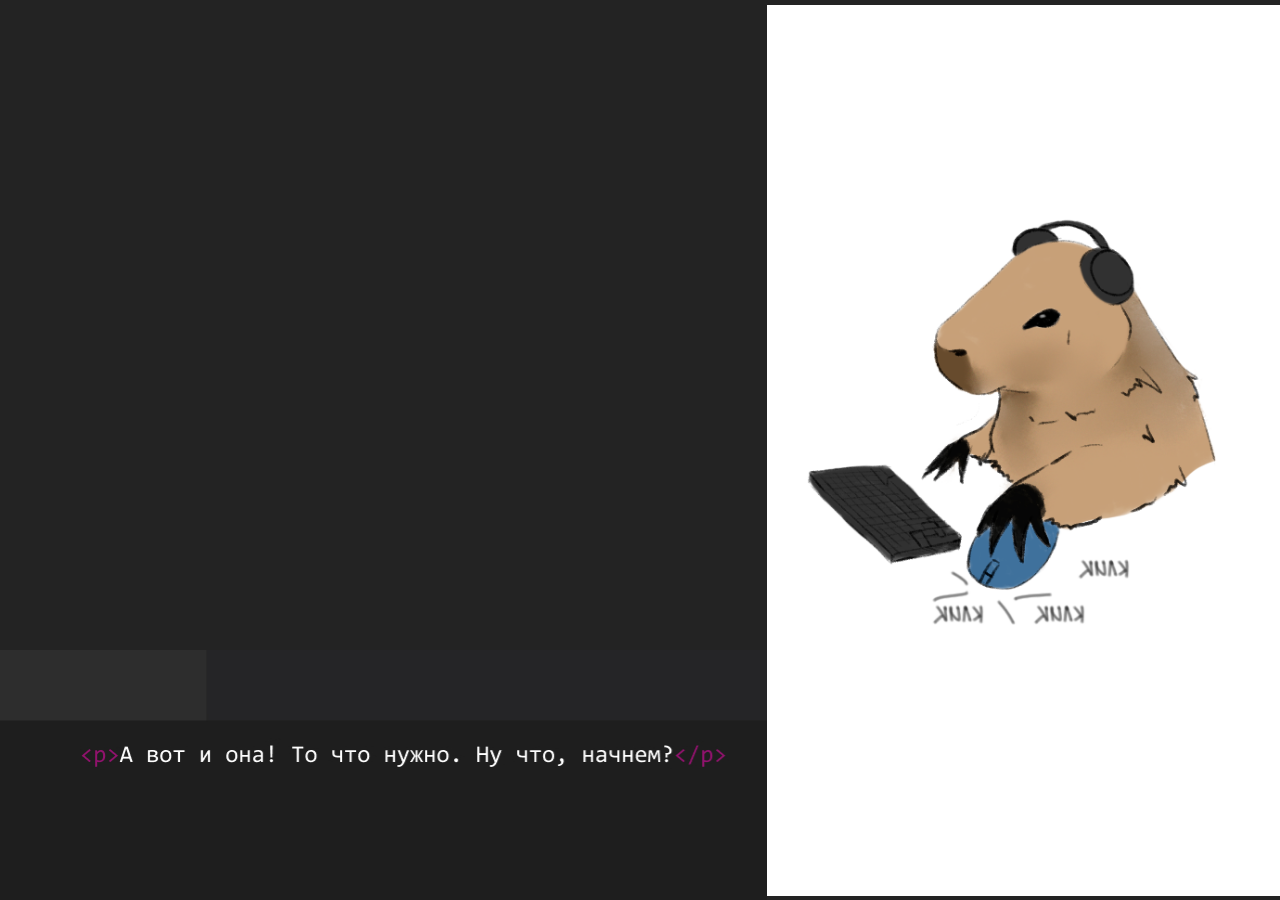
==== html/job-interface-console.html @ 2a59afee "html" ====
<!DOCTYPE html>
<html lang="en">
<head>
    <meta charset="UTF-8">
    <meta http-equiv="X-UA-Compatible" content="IE=edge">
    <meta name="viewport" content="width=device-width, initial-scale=1.0">
    <title>Kappi's game</title>
    <link rel="stylesheet" href="../css/style-base-block-two.css" />
</head>
<body>
    <!-- <div class="output-box">

    </div> -->
    <div class="kappis-box">
        <div class="container"> 
            <div class="first-block-text">
                <div class="block-txt"></div>
            </div>

            <div class="the-second-with-photo-kapi">
                <div class="img-kapi">
                    <img src="../img/Group 2.png">
                </div>
                <div class="text">
                    <p id="mainstream-text"></p>
                </div>
            </div>
        </div>
    </div>
    <!-- <div class="interactive-box"></div> -->
</body>
</html>
---- css/style-base-block-two.css ----
/* Подключение шрифтов */
@import url('https://fonts.googleapis.com/css2?family=Neucha&display=swap');
*{
    margin: 0;
}
.font-family{
    font-family: 'Neucha', cursive;
}
/* Структура блоков */
body{
    background-color:rgba(35, 35, 35, 1);
    color: rgb(255, 255, 255);
}
.container{
    display: flex;
    align-items: flex-end;
}
.img-kapi img{
    height: 99vh;
}
.kappis-box{
    height: 80vh;
    /* width: 100vw; */
}
.first-block-text{
    width: 100%;
    height: 100vh;

    display: flex;
    align-items: flex-end;
}
.block-txt{
    width: 100%;
    height: 250px;
    background-image:url('../img/nav.jpg');
}
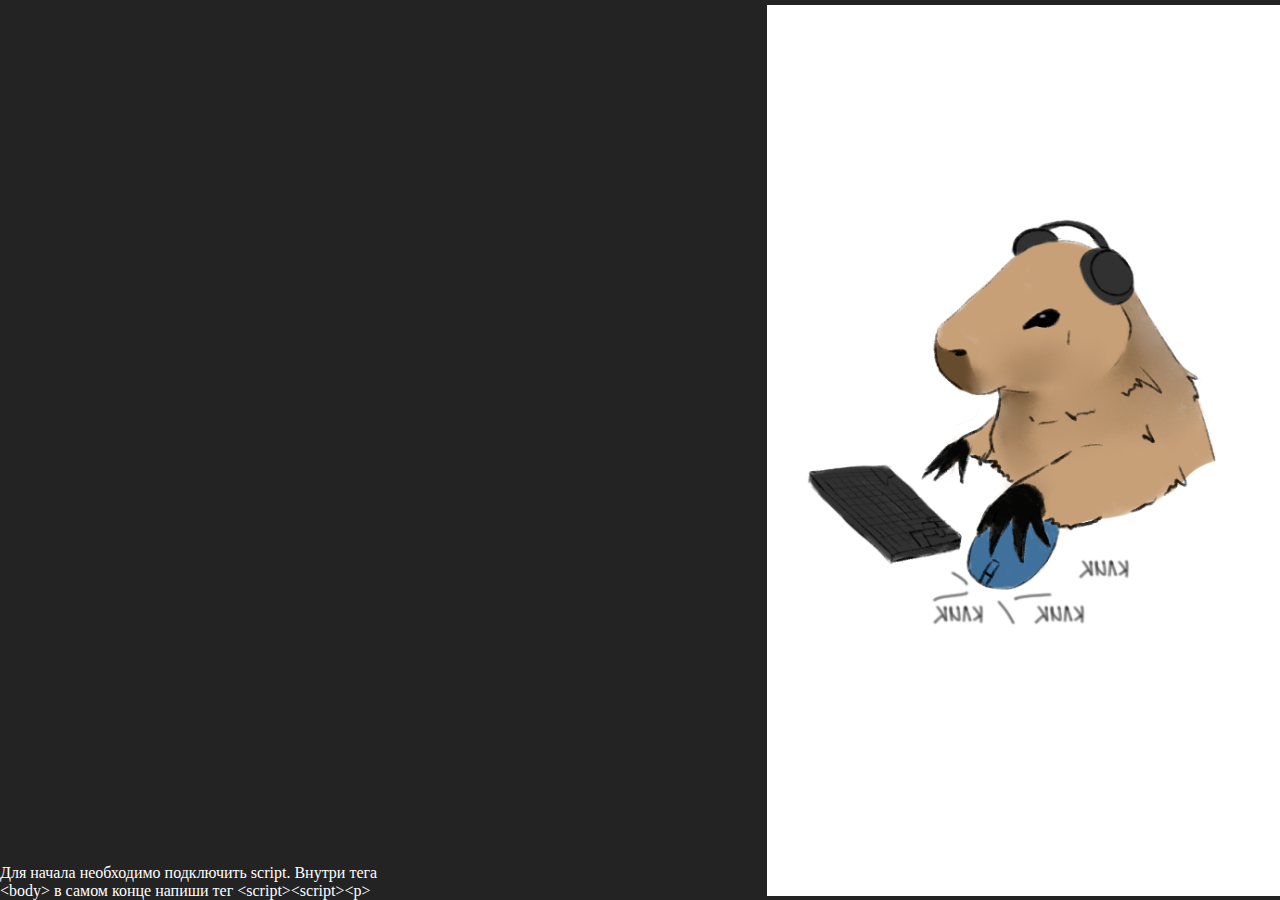
==== commit 6a577b9a: "console_html" ====
--- a/html/job-interface-console.html
+++ b/html/job-interface-console.html
@@ -14,7 +14,13 @@
     <div class="kappis-box">
         <div class="container"> 
             <div class="first-block-text">
-                <div class="block-txt"></div>
+                <div class="text_task">
+                    <p&gt;>Для начала необходимо подключить script. 
+                        Внутри тега &lt;body&gt; в самом конце напиши тег &lt;sсript&gt;&lt;sсript&gt;&lt;p&gt;
+                </div>
+                <div class="console">
+                    
+                </div>
             </div>
 
             <div class="the-second-with-photo-kapi">
--- a/css/style-base-block-two.css
+++ b/css/style-base-block-two.css
@@ -32,5 +32,9 @@
 .block-txt{
     width: 100%;
     height: 250px;
-    background-image:url('../img/nav.jpg');
+
+}
+.console{
+    height: 500px;
+    width: 100%;
 }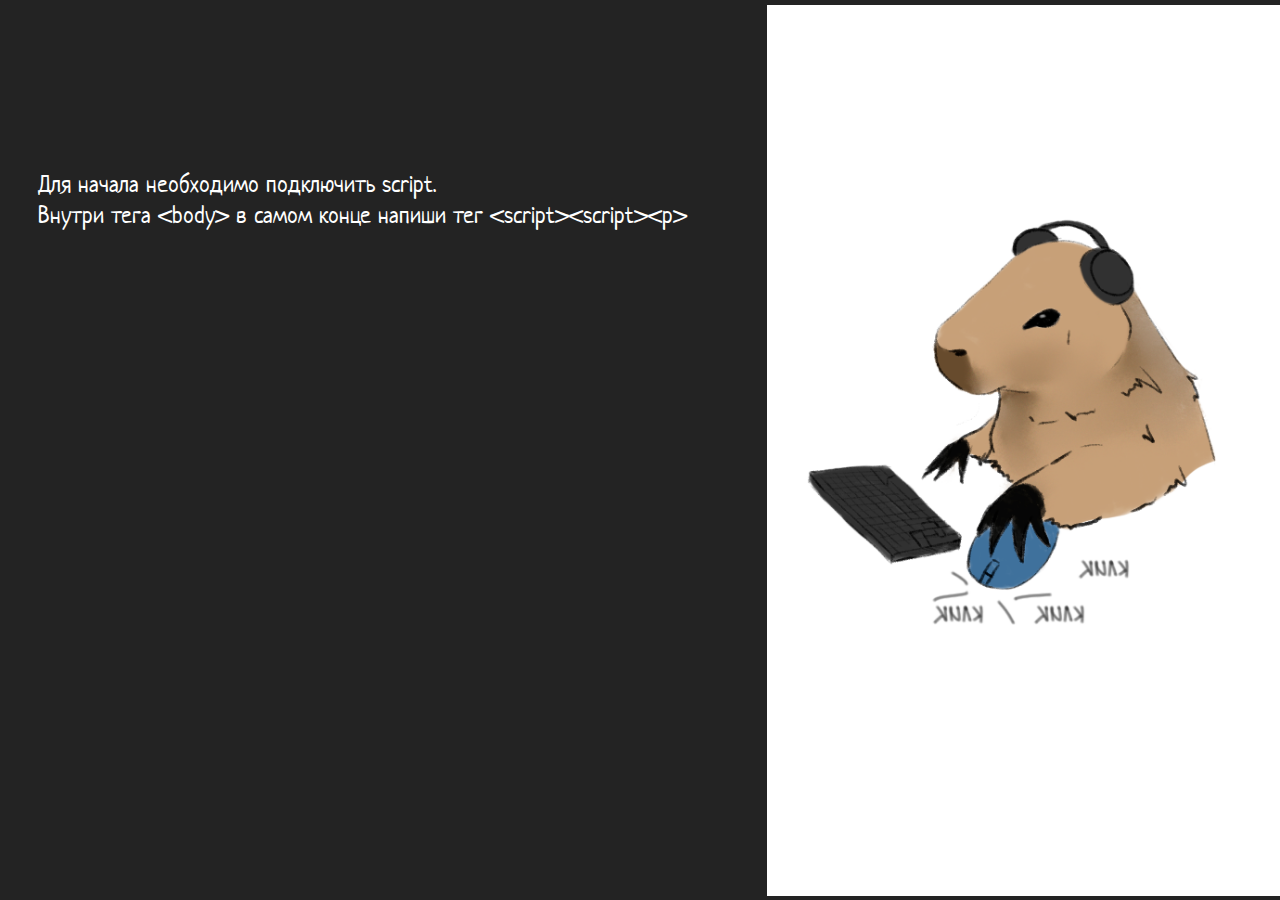
==== commit 7880f7e6: "block5/" ====
--- a/html/job-interface-console.html
+++ b/html/job-interface-console.html
@@ -14,12 +14,12 @@
     <div class="kappis-box">
         <div class="container"> 
             <div class="first-block-text">
-                <div class="text_task">
-                    <p&gt;>Для начала необходимо подключить script. 
+                <div class="text font-family ">
+                    <p&gt;>Для начала необходимо подключить script. <br>
                         Внутри тега &lt;body&gt; в самом конце напиши тег &lt;sсript&gt;&lt;sсript&gt;&lt;p&gt;
                 </div>
                 <div class="console">
-                    
+
                 </div>
             </div>
 
@@ -28,7 +28,7 @@
                     <img src="../img/Group 2.png">
                 </div>
                 <div class="text">
-                    <p id="mainstream-text"></p>
+                    <p id="text"></p>
                 </div>
             </div>
         </div>
--- a/css/style-base-block-two.css
+++ b/css/style-base-block-two.css
@@ -28,6 +28,8 @@
 
     display: flex;
     align-items: flex-end;
+    flex-direction: row;
+    flex-wrap: wrap;
 }
 .block-txt{
     width: 100%;
@@ -37,4 +39,11 @@
 .console{
     height: 500px;
     width: 100%;
+}
+
+.text{
+   padding-left: 5%;
+    font-size: 1.5em;
+    color: white;
+  
 }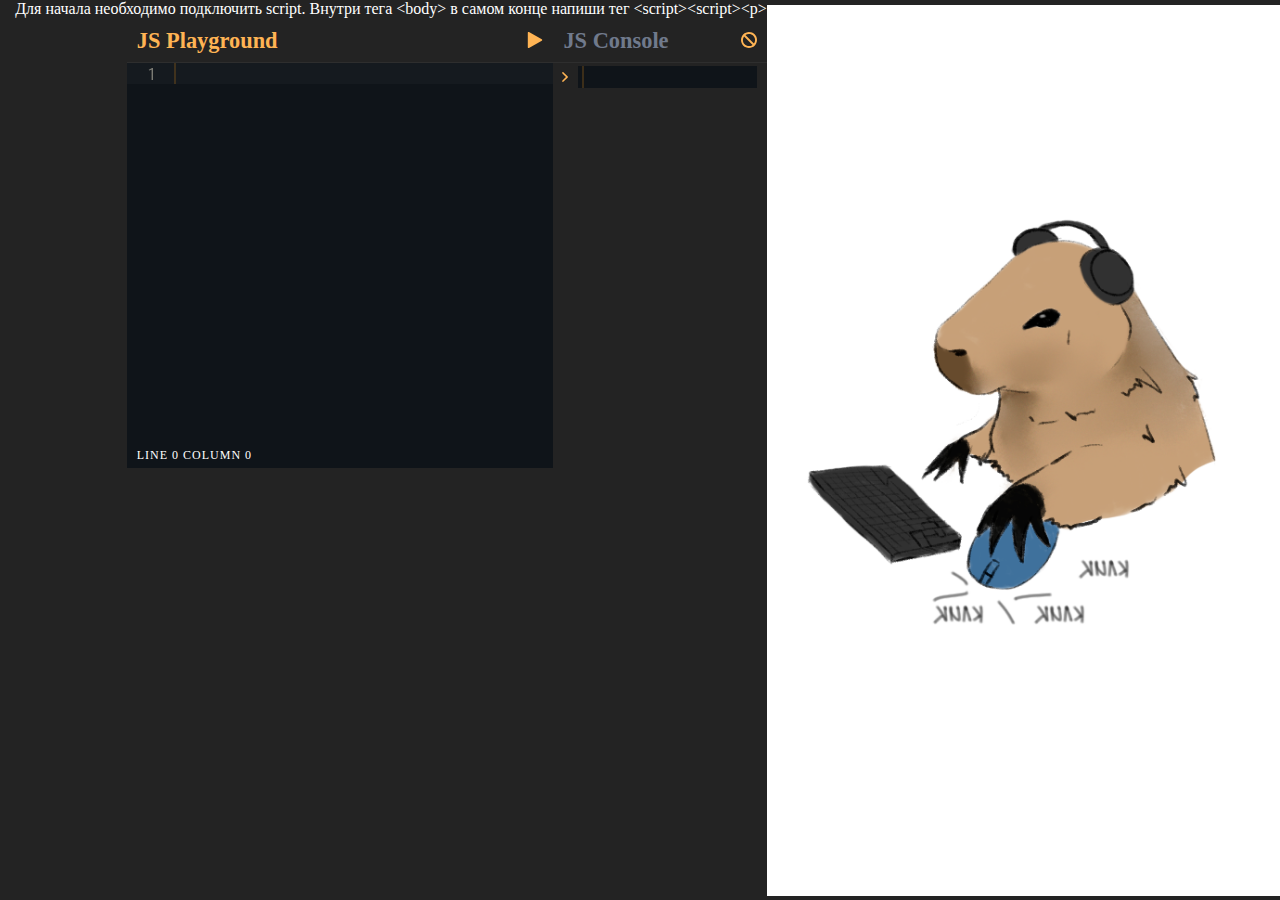
==== commit 36689d8f: "CONSOLE ADDED" ====
--- a/html/job-interface-console.html
+++ b/html/job-interface-console.html
@@ -1,26 +1,66 @@
 <!DOCTYPE html>
 <html lang="en">
+
 <head>
     <meta charset="UTF-8">
     <meta http-equiv="X-UA-Compatible" content="IE=edge">
     <meta name="viewport" content="width=device-width, initial-scale=1.0">
     <title>Kappi's game</title>
     <link rel="stylesheet" href="../css/style-base-block-two.css" />
+    <link rel="stylesheet" href="../css/console.css">
 </head>
+
 <body>
     <!-- <div class="output-box">
 
     </div> -->
     <div class="kappis-box">
-        <div class="container"> 
+        <div class="container">
             <div class="first-block-text">
-                <div class="text font-family ">
-                    <p&gt;>Для начала необходимо подключить script. <br>
+                <div class="text_task">
+                    <p&gt;>Для начала необходимо подключить script.
                         Внутри тега &lt;body&gt; в самом конце напиши тег &lt;sсript&gt;&lt;sсript&gt;&lt;p&gt;
                 </div>
-                <div class="console">
+                <div id="content">
+                    <div id="editorwrapper">
+                        <div id="toolbar">
+                            <h1>JS Playground</h1>
+                            <svg onclick="_runJavascript(_editor.getValue())" xmlns="http://www.w3.org/2000/svg"
+                                viewBox="0 0 320.001 320.001">
+                                <path
+                                    d="M295.84 146.049l-256-144c-4.96-2.784-11.008-2.72-15.904.128C19.008 5.057 16 10.305 16 16.001v288c0 5.696 3.008 10.944 7.936 13.824 2.496 1.44 5.28 2.176 8.064 2.176 2.688 0 5.408-.672 7.84-2.048l256-144c5.024-2.848 8.16-8.16 8.16-13.952s-3.136-11.104-8.16-13.952z" />
+                            </svg>
+                        </div>
+                        <div id="editor"></div>
+                        <div id="status">Line 0 Column 0</div>
+                    </div>
+                    <!-- <div class='resizer'
+                        onmousedown="_resizeData = {elem:this,start:{x:event.clientX,y:event.clientY}};_resizing = true;">
+                    </div> -->
+                    <div id="consolewrapper">
+                        <div id="consolehead">
+                            <h2>JS Console</h2>
+                            <svg onclick="_clearLog()" xmlns="http://www.w3.org/2000/svg" viewBox="0 0 512 512">
+                                <path
+                                    d="M436.3 75.7C388 27.401 324.101 0 256 0 115.343 0 0 115.116 0 256c0 140.958 115.075 256 256 256 140.306 0 256-114.589 256-256 0-68.101-27.4-132.001-75.7-180.3zM256 451c-107.786 0-195-86.985-195-195 0-42.001 13.2-81.901 37.5-114.901l272.401 272.1C337.899 437.8 298.001 451 256 451zm157.2-80.101L141.099 98.5C174.101 74.2 213.999 61 256 61c107.789 0 195 86.985 195 195 0 41.999-13.2 81.899-37.8 114.899z" />
+                            </svg>
+                        </div>
+                        <div id="console" onmousedown="_consoleEditor.focus();">
+                            <div id="consoleLines" class="ace_editor ace-ayu-dark ace_dark"
+                                onmousedown="event.stopPropagation();">
 
+                            </div>
+                            <div class="consoleLine inputLine">
+                                <svg xmlns="http://www.w3.org/2000/svg" viewBox="0 0 492.004 492.004">
+                                    <path
+                                        d="M382.678 226.804L163.73 7.86C158.666 2.792 151.906 0 144.698 0s-13.968 2.792-19.032 7.86l-16.124 16.12c-10.492 10.504-10.492 27.576 0 38.064L293.398 245.9l-184.06 184.06c-5.064 5.068-7.86 11.824-7.86 19.028 0 7.212 2.796 13.968 7.86 19.04l16.124 16.116c5.068 5.068 11.824 7.86 19.032 7.86s13.968-2.792 19.032-7.86L382.678 265c5.076-5.084 7.864-11.872 7.848-19.088.016-7.244-2.772-14.028-7.848-19.108z" />
+                                </svg>
+                                <div id="consoleInput" onkeydown="_keyDown(event)"></div>
+                            </div>
+                        </div>
+                    </div>
                 </div>
+
             </div>
 
             <div class="the-second-with-photo-kapi">
@@ -28,11 +68,16 @@
                     <img src="../img/Group 2.png">
                 </div>
                 <div class="text">
-                    <p id="text"></p>
+                    <p id="mainstream-text"></p>
                 </div>
             </div>
         </div>
     </div>
     <!-- <div class="interactive-box"></div> -->
+    <script src="../script/ace/ace.js"></script>
+	<script src="../script/ace/ext-emmet.js"></script>
+	<script src="../script/ace/ext-language_tools.js"></script>
+    <script src="../script/console.js"></script>
 </body>
+
 </html>--- a/css/style-base-block-two.css
+++ b/css/style-base-block-two.css
@@ -25,25 +25,16 @@
 .first-block-text{
     width: 100%;
     height: 100vh;
-
+    flex-direction: column;
     display: flex;
     align-items: flex-end;
-    flex-direction: row;
-    flex-wrap: wrap;
 }
 .block-txt{
     width: 100%;
     height: 250px;
 
 }
-.console{
+/* .console{
     height: 500px;
     width: 100%;
-}
-
-.text{
-   padding-left: 5%;
-    font-size: 1.5em;
-    color: white;
-  
-}+} */--- a/css/console.css
+++ b/css/console.css
@@ -0,0 +1,368 @@
+@import url('https://fonts.googleapis.com/css2?family=Inconsolata&display=swap');
+
+:root {
+	--background: #0F1419;
+	--accent: #FFB454;
+  --highlight: rgba(255,255,255,0.05);
+  --hardhighlight: rgba(255, 180, 84,0.1);
+  --activetext: #D9D7CE;
+  --text: #707A8C;
+  --error: #e74c3c;
+  --errorbright: #ff3824;
+  --errorhighlight: rgba(231, 76, 60,0.1);
+}
+
+/* body {
+	margin: 0;
+	padding: 0;
+	color: var(--text);
+	background: var(--background);
+	font-family: -apple-system, BlinkMacSystemFont, "Segoe UI", Roboto, Helvetica, Arial, sans-serif, "Apple Color Emoji", "Segoe UI Emoji", "Segoe UI Symbol";
+	overflow: hidden;
+	-webkit-user-select: none;
+	-moz-user-select: none;
+	-ms-user-select: none;
+	-o-user-select: none;
+	user-select: none;
+} */
+
+
+#content {
+	height: 50vh;
+	width: 50vw;
+	overflow: hidden;
+	display: grid;
+	grid: 100% / 2fr 1fr;
+}
+
+#editorwrapper {
+	height: 100%;
+	width: 100%;
+	display: grid;
+	grid: 45px 1fr 25px / 100%;
+}
+#toolbar {
+	padding: 0 10px;
+	box-sizing: border-box;
+	display: grid;
+	grid: 100% / 1fr 16px;
+	align-items: center;
+	border-bottom: 1px solid var(--highlight);
+}
+#toolbar h1 {
+	color: var(--accent);
+	margin: 0;
+	font-size: 1.4em;
+	line-height: 45px;
+	display: inline-block;
+}
+#toolbar svg {
+	height: 16px;
+	width: 16px;
+	fill: var(--accent);
+	cursor: pointer;
+	transition: transform .3s, webkit-transform .3s;
+}
+#toolbar svg:hover {
+	-webkit-transform: scale(1.2);
+	-ms-transform: scale(1.2);
+	-moz-transform: scale(1.2);
+	-o-transform: scale(1.2);
+	transform: scale(1.2);
+}
+#editor {
+	height: 100%;
+	width: 100%;
+	z-index: 0;
+}
+
+#consolewrapper {
+	height: 100%;
+	width: 100%;
+	display: grid;
+	grid: 45px 1fr / 100%;
+}
+#consolehead {
+	padding: 0 10px;
+	box-sizing: border-box;
+	display: grid;
+	grid: 100% / 1fr 16px;
+	align-items: center;
+	border-bottom: 1px solid var(--highlight);
+}
+#consolehead h2 {
+	color: var(--text);
+	margin: 0;
+	font-size: 1.4em;
+	line-height: 45px;
+	display: inline-block;
+}
+#consolehead svg {
+	height: 16px;
+	width: 16px;
+	fill: var(--accent);
+	cursor: pointer;
+}
+#console {
+	height: 100%;
+	width: 100%;
+	overflow-x: hidden;
+	overflow-y: auto;
+	box-sizing: border-box;
+	padding-bottom: calc(100vh - 67px);
+}
+#consoleLines {
+	-webkit-user-select: text;
+	-moz-user-select: text;
+	-ms-user-select: text;
+	-o-user-select: text;
+	user-select: text;
+}
+.consoleLine {
+	width: 100%;
+	padding: 3px 10px;
+	box-sizing: border-box;
+	color: var(--text);
+	font-size: 15px;
+	white-space: pre-wrap;
+	display: block;
+	font-family: Inconsolata;
+	transition: background .3s;
+}
+.consoleLine.ace_editor + .consoleLine:before {
+	content: "    ";
+	white-space: pre;
+}
+.consoleLine.error {
+	color: var(--error);
+	background: var(--errorhighlight) !important;
+}
+.consoleLine:nth-child(odd) {
+	background: var(--highlight);
+}
+.consoleLine:hover {
+	background: var(--hardhighlight);
+}
+.consoleLine.error:hover {
+	color: var(--errorbright);
+}
+
+
+.inputLine {
+	position: relative;
+	white-space: normal;
+}
+.inputLine:hover {
+	background: transparent !important;
+}
+.inputLine svg {
+	height: 10px;
+	width: 10px;
+	position: absolute;
+	top: 50%;
+	left: 7px;
+	fill: var(--accent);
+	-webkit-transform: translateY(-50%);
+	-moz-transform: translateY(-50%);
+	-ms-transform: translateY(-50%);
+	-o-transform: translateY(-50%);
+	transform: translateY(-50%);
+}
+
+#consoleInput {
+	height: 16px;
+	width: calc(100% - 15px);
+	margin-left: 15px;
+	box-sizing: border-box;
+	z-index: 0;
+	line-height: 22px;
+}
+
+.ace_editor.ace_autocomplete {
+  background: var(--background) !important;
+  color: var(--text);
+  border: 1px solid var(--highlight) !important;
+  border-radius: 3px !important;
+}
+.ace_editor.ace_autocomplete .ace_active-line,  .ace_editor.ace_autocomplete .ace_line-hover {
+  background: var(--highlight) !important;
+  border-color: var(--activetext) !important;
+}
+.ace_editor.ace_autocomplete .ace_completion-highlight {
+  color: var(--accent) !important;
+}
+.ace_mobile-menu {
+  background: var(--background) !important;
+  box-shadow: none !important;
+  color: var(--text) !important;
+  border: 1px solid var(--highlight) !important;
+  font-family: var(--font);
+  font-size: .9em;
+}
+.ace_mobile-button {
+  padding: 3px 5px !important;
+  transition: color .3s !important;
+}
+.ace_mobile-button:last-child {
+  padding: 3px 10px !important;
+  font-size: 1em !important;
+}
+.ace_mobile-button:hover {
+  color: var(--activetext) !important;
+  background: var(--highlight) !important;
+}
+
+/* FIND */
+.ace_search {
+  width: 100%;
+  background: var(--background);
+  position: relative !important;
+  box-sizing: border-box;
+  padding: 30px 0 20px 0;
+  z-index: 1;
+  border-top: 1px solid var(--highlight);
+}
+.ace_search_form, .ace_replace_form {
+  display: flex;
+  border-radius: 4px;
+  overflow: hidden;
+  margin: 5px 5% 10px 5%;
+  width: 90%;
+}
+.ace_search_form input, .ace_replace_form input {
+  flex: 1;
+  padding: 10px;
+  border: 0;
+  font-family: inherit;
+  font-size: .9em;
+  color: var(--show);
+  background: var(--highlight);
+  box-sizing: border-box;
+  outline: none;
+}
+.ace_search_form span, .ace_replace_form span {
+  position: relative;
+  padding: 10px 12px;
+  font-size: .9em;
+  background: var(--highlight);
+  color: var(--activetext);
+  box-sizing: border-box;
+  -moz-user-select: none;
+  -webkit-user-select: none;
+  -ms-user-select: none;
+  user-select: none;
+  cursor: pointer;
+  transition: color .3s;
+}
+.ace_search_form span:after, .ace_replace_form span:after {
+  content: "";
+  height: 100%;
+  width: 100%;
+  position: absolute;
+  left: 0;
+  top: 0;
+  opacity: .1;
+  border-left: 1px solid var(--show);
+}
+.ace_search_form span:hover, .ace_replace_form span:hover {
+  color: var(--show);
+}
+.ace_search_form span:before, .ace_replace_form span:before {
+  content: "";
+  height: 100%;
+  width: 100%;
+  position: absolute;
+  left: 0;
+  top: 0;
+  transition: background .3s;
+}
+.ace_search_form span:hover:before, .ace_replace_form span:hover:before {
+  background: var(--highlight);
+}
+.ace_search_counter {
+  position: absolute;
+  color: var(--show);
+  top: 5px;
+  left: 1%;
+}
+.ace_search_counter span {color: var(--text);}
+.ace_search_options {
+  position: absolute;
+  top: 0;
+  right: 0;
+  display: flex;
+  transition: color .3s;
+}
+.ace_search_options span {
+  padding: 7px 10px;
+  position: relative;
+  box-sizing: border-box;
+  font-size: .7em;
+  display: block;
+  cursor: pointer;
+  text-transform: uppercase;
+  -moz-user-select: none;
+  -webkit-user-select: none;
+  -ms-user-select: none;
+  user-select: none;
+  transition: background .3s, color .3s;
+}
+.ace_search_options span svg {
+  width: 10px;
+  height: 10px;
+  position: relative;
+  top: calc(50% - 5px);
+  fill: var(--text);
+  transition: fill .3s;
+}
+.ace_search_options span:hover > svg {
+  fill: var(--show);
+}
+.ace_search_options span[action="hide"] {
+  margin: 0 10px;
+}
+.ace_search_options span:hover {
+  background: var(--highlight);
+}
+.ace_search_options .checked {
+  color: var(--show);
+}
+.ace_search span[action="toggleReplace"] {
+  position: absolute;
+  left: 10px;
+  bottom: 10px;
+  font-size: .7em;
+  cursor: pointer;
+  transition: color .3s;
+}
+.ace_search span[action="toggleReplace"]:hover {
+  color: var(--show);
+}
+
+#status {
+  width: 100%;
+  height: 100%;
+  padding: 0 10px;
+  box-sizing: border-box;
+  background: var(--background);
+  z-index: 2;
+  line-height: 25px;
+  font-size: 12px;
+  text-transform: uppercase;
+  letter-spacing: 1px;
+}
+
+.resizer {
+  width: 7px;
+  height: 100%;
+  top: 0;
+  left: calc(66.66% - 3px);
+  cursor: col-resize;
+  position: absolute;
+  background: transparent;
+  transition: background .3s;
+  z-index: 1;
+}
+.resizer.active, .resizer:hover {
+  background: var(--highlight);
+}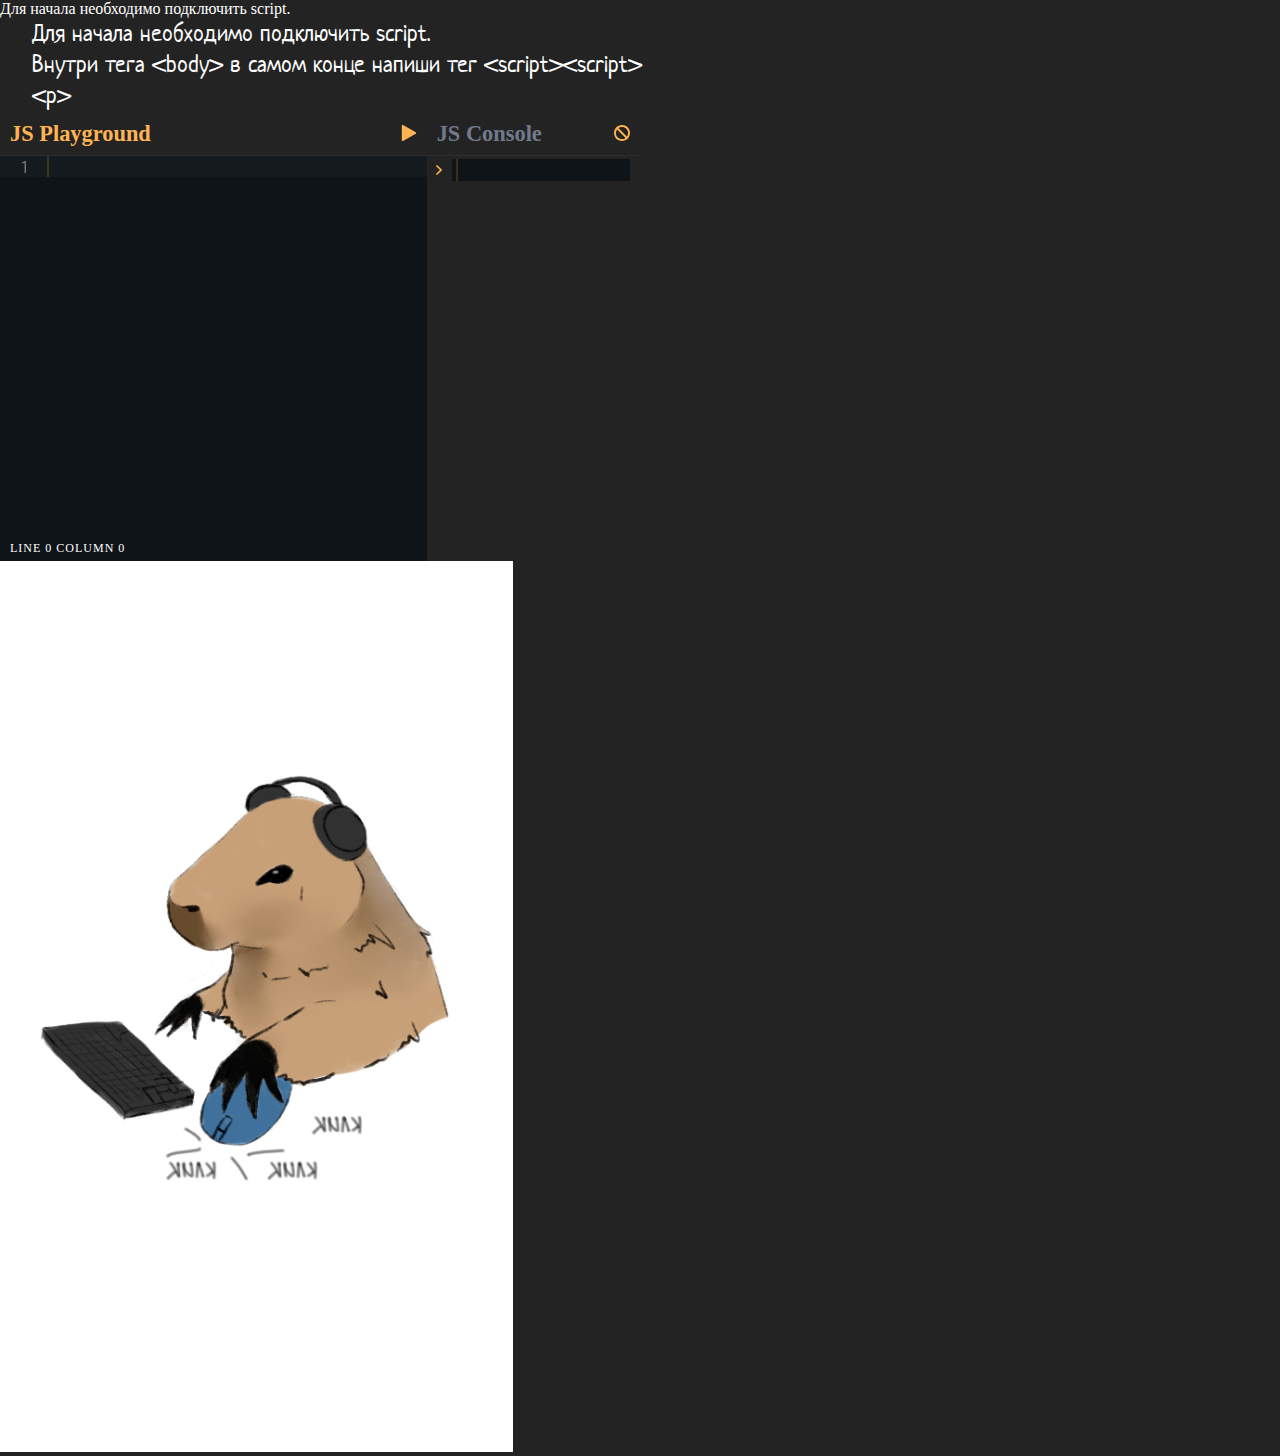
==== commit 98d59809: "Merge branch 'main' of https://github.com/Kiseluie/Kappis_game" ====
--- a/html/job-interface-console.html
+++ b/html/job-interface-console.html
@@ -19,6 +19,8 @@
             <div class="first-block-text">
                 <div class="text_task">
                     <p&gt;>Для начала необходимо подключить script.
+                <div class="text font-family ">
+                    <p&gt;>Для начала необходимо подключить script. <br>
                         Внутри тега &lt;body&gt; в самом конце напиши тег &lt;sсript&gt;&lt;sсript&gt;&lt;p&gt;
                 </div>
                 <div id="content">
@@ -59,6 +61,8 @@
                             </div>
                         </div>
                     </div>
+                <div class="console">
+
                 </div>
 
             </div>
@@ -68,7 +72,7 @@
                     <img src="../img/Group 2.png">
                 </div>
                 <div class="text">
-                    <p id="mainstream-text"></p>
+                    <p id="text"></p>
                 </div>
             </div>
         </div>
--- a/css/style-base-block-two.css
+++ b/css/style-base-block-two.css
@@ -28,6 +28,8 @@
     flex-direction: column;
     display: flex;
     align-items: flex-end;
+    flex-direction: row;
+    flex-wrap: wrap;
 }
 .block-txt{
     width: 100%;
@@ -37,4 +39,14 @@
 /* .console{
     height: 500px;
     width: 100%;
-} */+} */
+
+.text{
+   padding-left: 5%;
+    font-size: 1.5em;
+    color: white;
+  
+}
+.img-block-txt{
+    background-image: url('../img/nav.jpg');
+}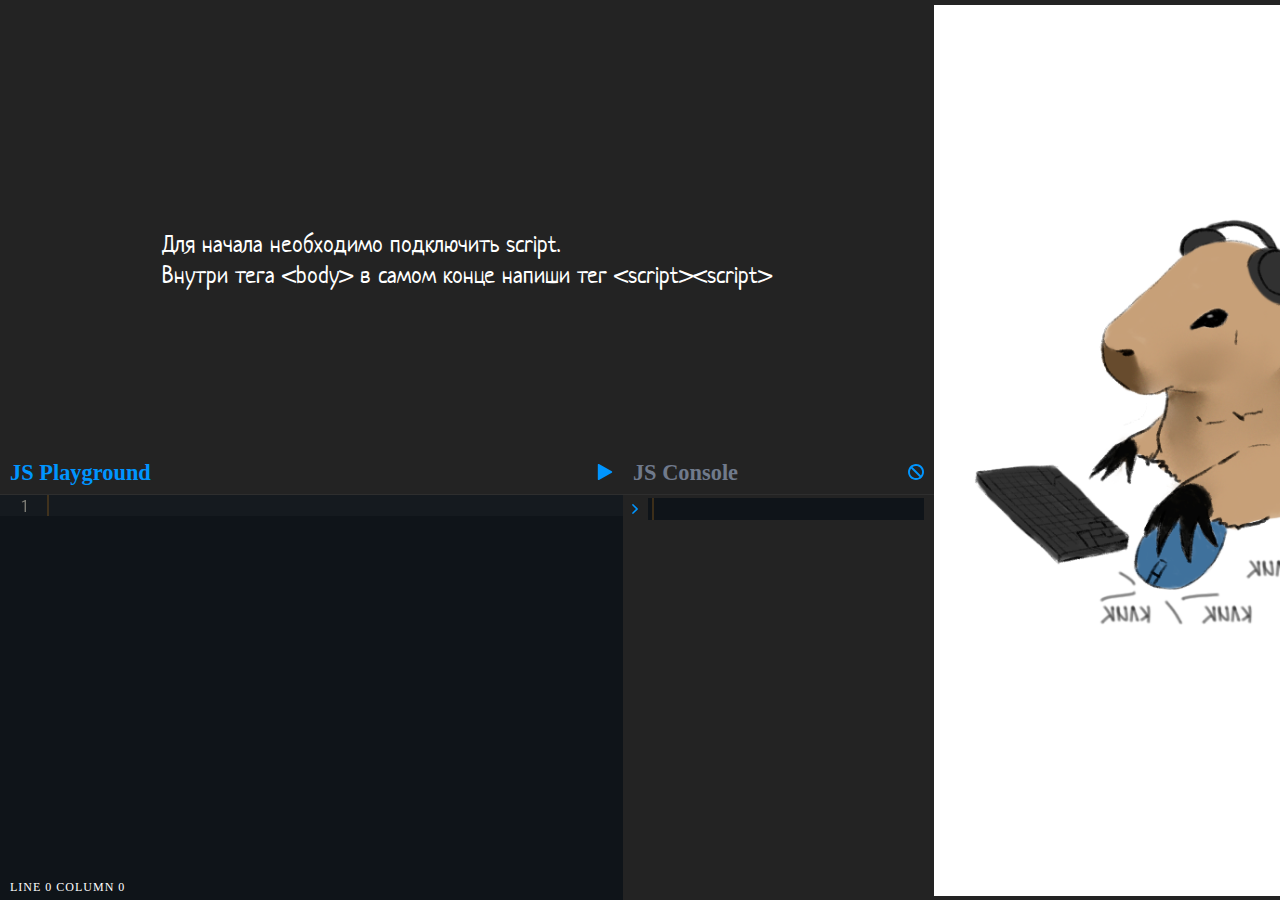
==== commit f4142220: "console_css_html" ====
--- a/html/job-interface-console.html
+++ b/html/job-interface-console.html
@@ -17,55 +17,55 @@
     <div class="kappis-box">
         <div class="container">
             <div class="first-block-text">
-                <div class="text_task">
-                    <p&gt;>Для начала необходимо подключить script.
-                <div class="text font-family ">
-                    <p&gt;>Для начала необходимо подключить script. <br>
-                        Внутри тега &lt;body&gt; в самом конце напиши тег &lt;sсript&gt;&lt;sсript&gt;&lt;p&gt;
-                </div>
-                <div id="content">
-                    <div id="editorwrapper">
-                        <div id="toolbar">
-                            <h1>JS Playground</h1>
-                            <svg onclick="_runJavascript(_editor.getValue())" xmlns="http://www.w3.org/2000/svg"
-                                viewBox="0 0 320.001 320.001">
-                                <path
-                                    d="M295.84 146.049l-256-144c-4.96-2.784-11.008-2.72-15.904.128C19.008 5.057 16 10.305 16 16.001v288c0 5.696 3.008 10.944 7.936 13.824 2.496 1.44 5.28 2.176 8.064 2.176 2.688 0 5.408-.672 7.84-2.048l256-144c5.024-2.848 8.16-8.16 8.16-13.952s-3.136-11.104-8.16-13.952z" />
-                            </svg>
+                <div class="main-container">
+                    <div class="text font-family ">
+                        <p>Для начала необходимо подключить script. <br>
+                            Внутри тега &lt;body&gt; в самом конце напиши тег &lt;sсript&gt;&lt;sсript&gt;</p>
+                    </div>
+                    <div id="content" class="content">
+                        <div id="editorwrapper">
+                            <div id="toolbar">
+                                <h1>JS Playground</h1>
+                                <svg onclick="_runJavascript(_editor.getValue())" xmlns="http://www.w3.org/2000/svg"
+                                    viewBox="0 0 320.001 320.001">
+                                    <path
+                                        d="M295.84 146.049l-256-144c-4.96-2.784-11.008-2.72-15.904.128C19.008 5.057 16 10.305 16 16.001v288c0 5.696 3.008 10.944 7.936 13.824 2.496 1.44 5.28 2.176 8.064 2.176 2.688 0 5.408-.672 7.84-2.048l256-144c5.024-2.848 8.16-8.16 8.16-13.952s-3.136-11.104-8.16-13.952z" />
+                                </svg>
+                            </div>
+                            <div id="editor"></div>
+                            <div id="status">Line 0 Column 0</div>
                         </div>
-                        <div id="editor"></div>
-                        <div id="status">Line 0 Column 0</div>
-                    </div>
-                    <!-- <div class='resizer'
-                        onmousedown="_resizeData = {elem:this,start:{x:event.clientX,y:event.clientY}};_resizing = true;">
-                    </div> -->
-                    <div id="consolewrapper">
-                        <div id="consolehead">
-                            <h2>JS Console</h2>
-                            <svg onclick="_clearLog()" xmlns="http://www.w3.org/2000/svg" viewBox="0 0 512 512">
-                                <path
-                                    d="M436.3 75.7C388 27.401 324.101 0 256 0 115.343 0 0 115.116 0 256c0 140.958 115.075 256 256 256 140.306 0 256-114.589 256-256 0-68.101-27.4-132.001-75.7-180.3zM256 451c-107.786 0-195-86.985-195-195 0-42.001 13.2-81.901 37.5-114.901l272.401 272.1C337.899 437.8 298.001 451 256 451zm157.2-80.101L141.099 98.5C174.101 74.2 213.999 61 256 61c107.789 0 195 86.985 195 195 0 41.999-13.2 81.899-37.8 114.899z" />
-                            </svg>
-                        </div>
-                        <div id="console" onmousedown="_consoleEditor.focus();">
-                            <div id="consoleLines" class="ace_editor ace-ayu-dark ace_dark"
-                                onmousedown="event.stopPropagation();">
-
+                        <!-- <div class='resizer'
+                            onmousedown="_resizeData = {elem:this,start:{x:event.clientX,y:event.clientY}};_resizing = true;">
+                        </div> -->
+                        <div id="consolewrapper">
+                            <div id="consolehead">
+                                <h2>JS Console</h2>
+                                <svg onclick="_clearLog()" xmlns="http://www.w3.org/2000/svg" viewBox="0 0 512 512">
+                                    <path
+                                        d="M436.3 75.7C388 27.401 324.101 0 256 0 115.343 0 0 115.116 0 256c0 140.958 115.075 256 256 256 140.306 0 256-114.589 256-256 0-68.101-27.4-132.001-75.7-180.3zM256 451c-107.786 0-195-86.985-195-195 0-42.001 13.2-81.901 37.5-114.901l272.401 272.1C337.899 437.8 298.001 451 256 451zm157.2-80.101L141.099 98.5C174.101 74.2 213.999 61 256 61c107.789 0 195 86.985 195 195 0 41.999-13.2 81.899-37.8 114.899z" />
+                                </svg>
                             </div>
-                            <div class="consoleLine inputLine">
-                                <svg xmlns="http://www.w3.org/2000/svg" viewBox="0 0 492.004 492.004">
-                                    <path
-                                        d="M382.678 226.804L163.73 7.86C158.666 2.792 151.906 0 144.698 0s-13.968 2.792-19.032 7.86l-16.124 16.12c-10.492 10.504-10.492 27.576 0 38.064L293.398 245.9l-184.06 184.06c-5.064 5.068-7.86 11.824-7.86 19.028 0 7.212 2.796 13.968 7.86 19.04l16.124 16.116c5.068 5.068 11.824 7.86 19.032 7.86s13.968-2.792 19.032-7.86L382.678 265c5.076-5.084 7.864-11.872 7.848-19.088.016-7.244-2.772-14.028-7.848-19.108z" />
-                                </svg>
-                                <div id="consoleInput" onkeydown="_keyDown(event)"></div>
+                            <div id="console" onmousedown="_consoleEditor.focus();">
+                                <div id="consoleLines" class="ace_editor ace-ayu-dark ace_dark"
+                                    onmousedown="event.stopPropagation();">
+    
+                                </div>
+                                <div class="consoleLine inputLine">
+                                    <svg xmlns="http://www.w3.org/2000/svg" viewBox="0 0 492.004 492.004">
+                                        <path
+                                            d="M382.678 226.804L163.73 7.86C158.666 2.792 151.906 0 144.698 0s-13.968 2.792-19.032 7.86l-16.124 16.12c-10.492 10.504-10.492 27.576 0 38.064L293.398 245.9l-184.06 184.06c-5.064 5.068-7.86 11.824-7.86 19.028 0 7.212 2.796 13.968 7.86 19.04l16.124 16.116c5.068 5.068 11.824 7.86 19.032 7.86s13.968-2.792 19.032-7.86L382.678 265c5.076-5.084 7.864-11.872 7.848-19.088.016-7.244-2.772-14.028-7.848-19.108z" />
+                                    </svg>
+                                    <div id="consoleInput" onkeydown="_keyDown(event)"></div>
+                                </div>
                             </div>
                         </div>
+                    <div class="console">
+    
                     </div>
-                <div class="console">
-
                 </div>
-
-            </div>
+                </div>
+                
 
             <div class="the-second-with-photo-kapi">
                 <div class="img-kapi">
--- a/css/style-base-block-two.css
+++ b/css/style-base-block-two.css
@@ -25,11 +25,10 @@
 .first-block-text{
     width: 100%;
     height: 100vh;
-    flex-direction: column;
     display: flex;
     align-items: flex-end;
     flex-direction: row;
-    flex-wrap: wrap;
+    justify-content: space-between;
 }
 .block-txt{
     width: 100%;
@@ -42,11 +41,20 @@
 } */
 
 .text{
-   padding-left: 5%;
+   /* padding-left: 3%; */
     font-size: 1.5em;
     color: white;
   
 }
 .img-block-txt{
     background-image: url('../img/nav.jpg');
+}
+.main-container{
+    display: flex;
+    flex-direction: column;
+    align-items: center;
+}
+
+.content{
+    padding-top: 17%;
 }--- a/css/console.css
+++ b/css/console.css
@@ -2,7 +2,7 @@
 
 :root {
 	--background: #0F1419;
-	--accent: #FFB454;
+	--accent: #0095ff;
   --highlight: rgba(255,255,255,0.05);
   --hardhighlight: rgba(255, 180, 84,0.1);
   --activetext: #D9D7CE;
@@ -29,7 +29,7 @@
 
 #content {
 	height: 50vh;
-	width: 50vw;
+	width: 73vw;
 	overflow: hidden;
 	display: grid;
 	grid: 100% / 2fr 1fr;
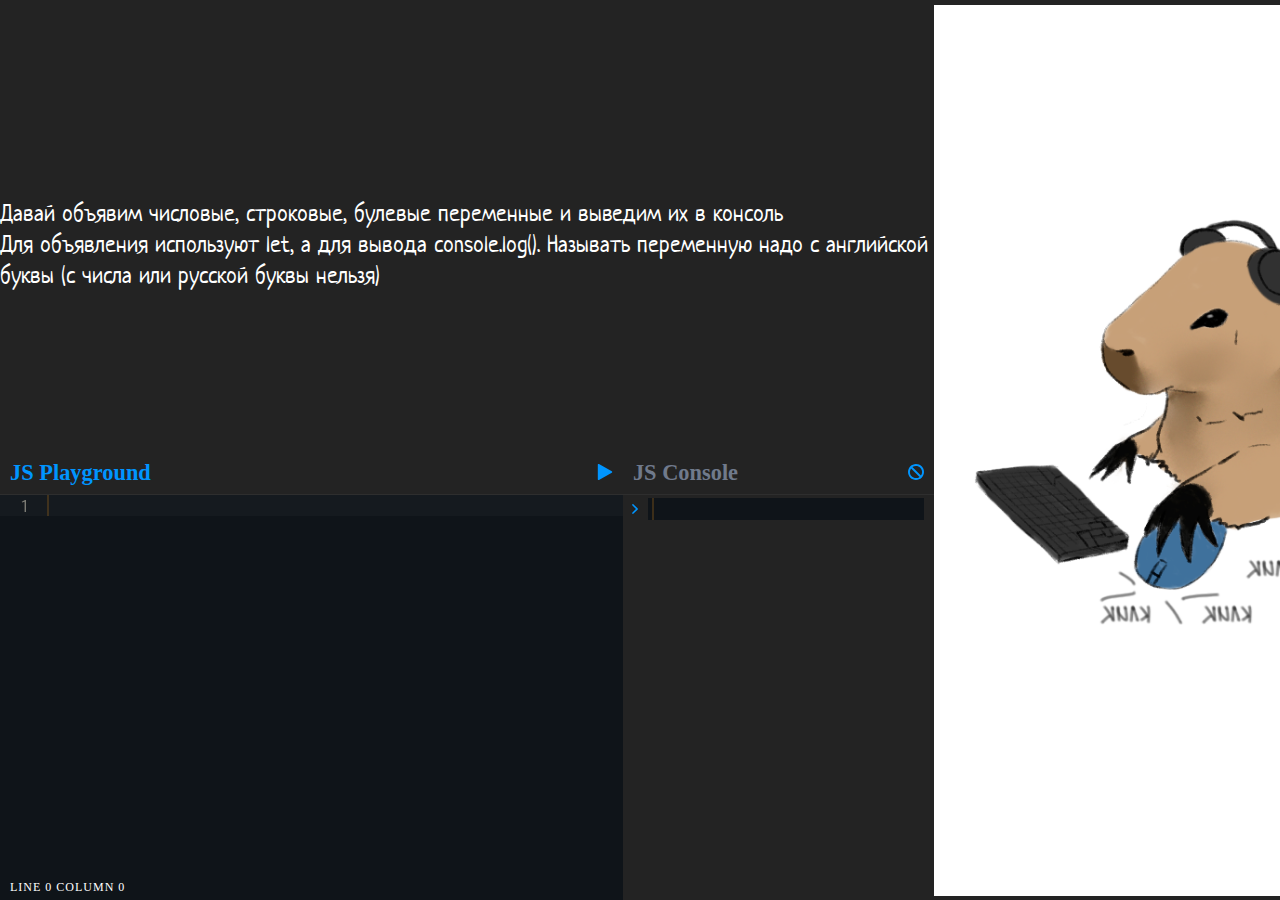
==== commit a2aa1b77: "quest update (console)" ====
--- a/html/job-interface-console.html
+++ b/html/job-interface-console.html
@@ -19,8 +19,8 @@
             <div class="first-block-text">
                 <div class="main-container">
                     <div class="text font-family ">
-                        <p>Для начала необходимо подключить script. <br>
-                            Внутри тега &lt;body&gt; в самом конце напиши тег &lt;sсript&gt;&lt;sсript&gt;</p>
+                        <p>Давай объявим числовые, строковые, булевые переменные и выведим их в консоль<br>
+                            Для объявления используют let, а для вывода console.log(). Называть переменную надо с английской буквы (с числа или русской буквы нельзя)</p>
                     </div>
                     <div id="content" class="content">
                         <div id="editorwrapper">
